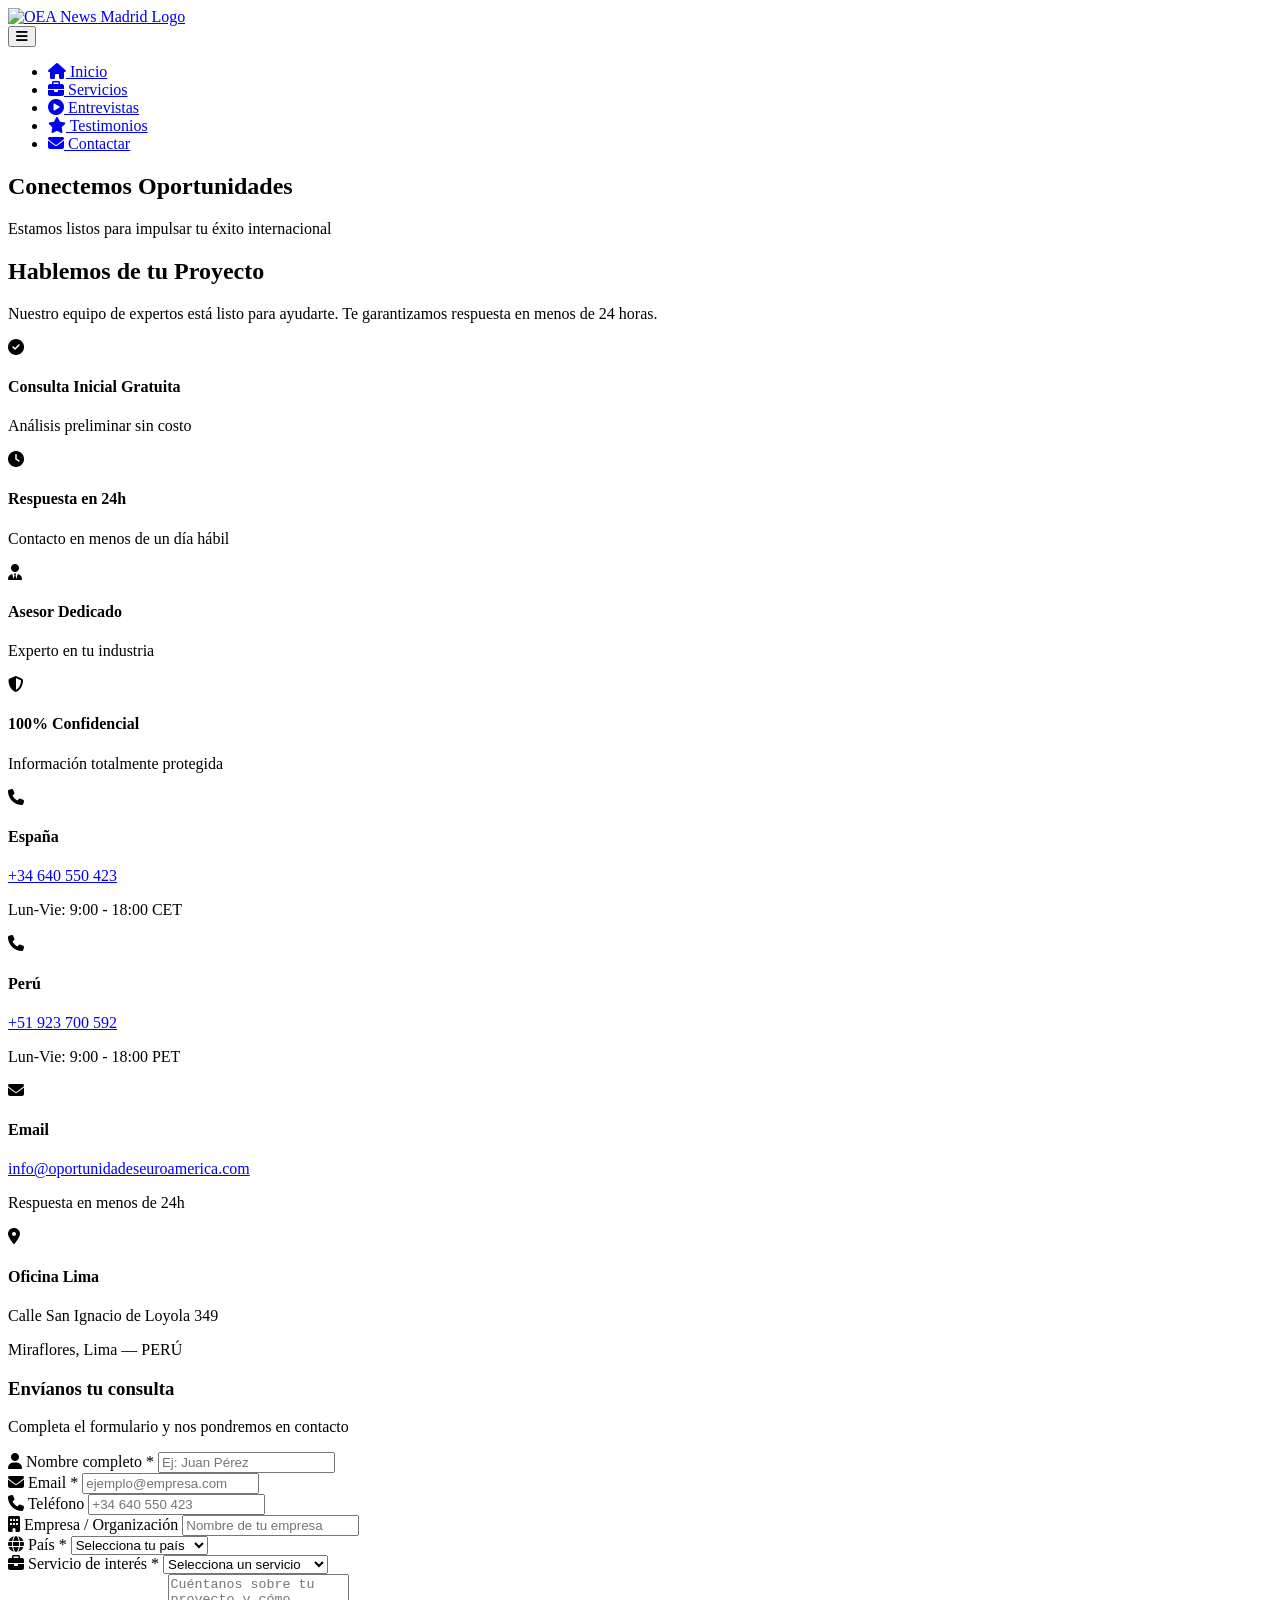
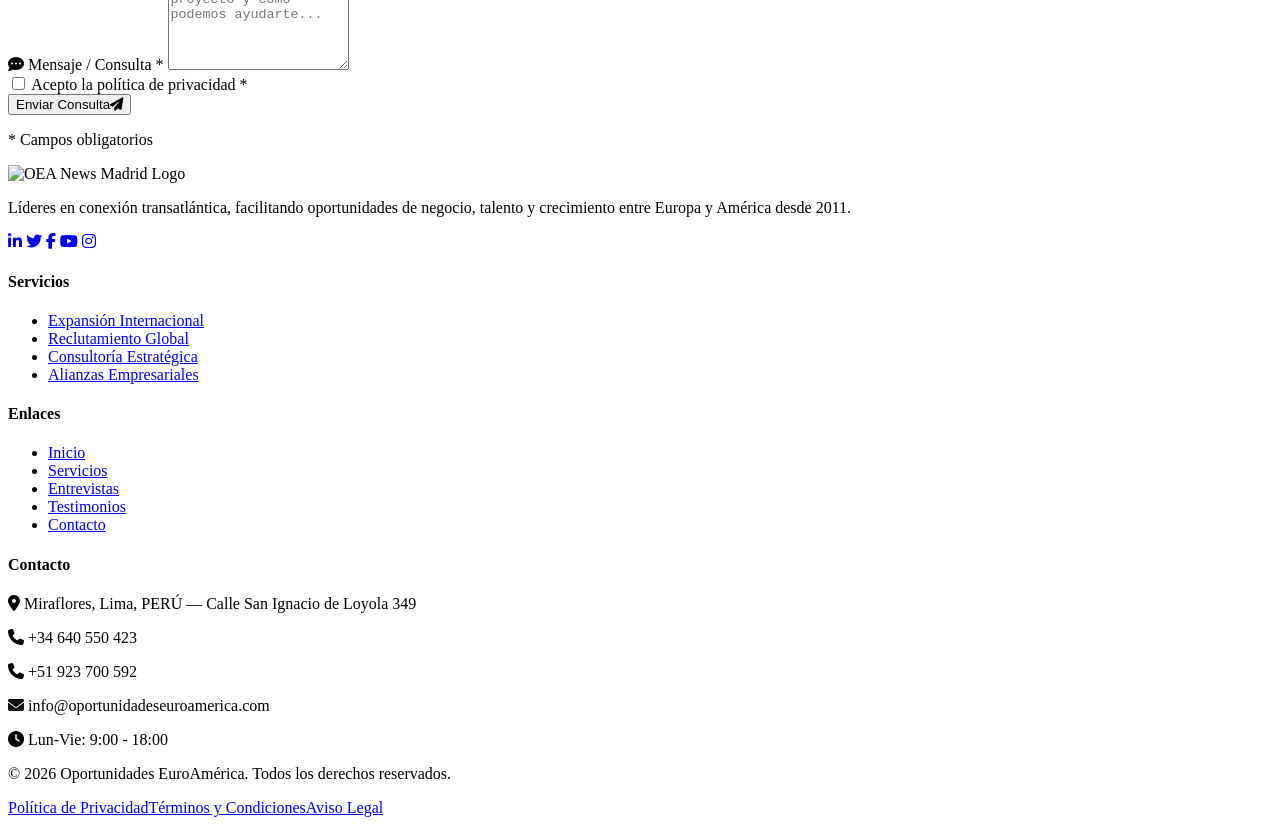
==== contacto.html @ 52b6886d "Add files via upload" ====
<!DOCTYPE html>
<html lang="es">
<head>
    <meta charset="UTF-8">
    <meta name="viewport" content="width=device-width, initial-scale=1.0">
    <title>Contacto | Oportunidades EuroAmérica — España +34 640 550 423 | Perú +51 923 700 592</title>
    <meta name="description" content="Contacta con Oportunidades EuroAmérica para expandir tu negocio entre Europa y América Latina. Respuesta garantizada en menos de 24 horas. España: +34 640 550 423 · Perú: +51 923 700 592.">
    <meta name="keywords" content="contacto oportunidades euroamerica, consultoría empresarial Europa América, teléfono OEA News Madrid, expansión internacional contacto">
    <meta name="author" content="Oportunidades EuroAmérica">
    <meta name="robots" content="index, follow">
    <link rel="canonical" href="https://www.oportunidadeseuroamerica.com/contacto.html">
    <meta property="og:type" content="website">
    <meta property="og:title" content="Contacto | Oportunidades EuroAmérica">
    <meta property="og:description" content="Contacta con nuestro equipo experto en conexión empresarial Europa-América. Respuesta en menos de 24 horas. Consulta inicial gratuita.">
    <meta property="og:url" content="https://www.oportunidadeseuroamerica.com/contacto.html">
    <meta property="og:image" content="https://www.oportunidadeseuroamerica.com/img/Logo.png">
    <meta property="og:locale" content="es_ES">
    <meta property="og:site_name" content="Oportunidades EuroAmérica">
    <meta name="twitter:card" content="summary_large_image">
    <meta name="twitter:title" content="Contacto | Oportunidades EuroAmérica">
    <meta name="twitter:description" content="Contacta con nuestro equipo experto. Consulta inicial gratuita. Respuesta en menos de 24 horas.">
    <meta name="twitter:image" content="https://www.oportunidadeseuroamerica.com/img/Logo.png">
    <script type="application/ld+json">
    {
      "@context": "https://schema.org",
      "@type": "ContactPage",
      "name": "Contacto | Oportunidades EuroAmérica",
      "url": "https://www.oportunidadeseuroamerica.com/contacto.html",
      "description": "Página de contacto de Oportunidades EuroAmérica para servicios de expansión internacional",
      "mainEntity": {
        "@type": "Organization",
        "name": "Oportunidades EuroAmérica",
        "telephone": ["+34640550423", "+51923700592"],
        "email": "info@oportunidadeseuroamerica.com",
        "address": {
          "@type": "PostalAddress",
          "streetAddress": "Calle San Ignacio de Loyola 349",
          "addressLocality": "Miraflores",
          "addressRegion": "Lima",
          "addressCountry": "PE"
        },
        "openingHoursSpecification": {
          "@type": "OpeningHoursSpecification",
          "dayOfWeek": ["Monday","Tuesday","Wednesday","Thursday","Friday"],
          "opens": "09:00",
          "closes": "18:00"
        }
      }
    }
    </script>
    <link rel="stylesheet" href="https://cdnjs.cloudflare.com/ajax/libs/font-awesome/6.4.0/css/all.min.css">
    <link href="https://fonts.googleapis.com/css2?family=Montserrat:wght@400;500;600;700;800;900&family=Open+Sans:wght@400;500;600;700&display=swap" rel="stylesheet">
    <link rel="stylesheet" href="https://unpkg.com/aos@2.3.1/dist/aos.css">
    <link rel="stylesheet" href="css/style.css">
</head>
<body>
    <header id="header">
        <div class="container">
            <div class="header-content">
                <div class="logo-container">
                    <a href="index.html" class="logo"><img src="img/Logo.png" alt="OEA News Madrid Logo" class="logo-img"></a>
                </div>
                <button class="mobile-menu-btn" id="mobileMenuBtn" aria-label="Menú"><i class="fas fa-bars"></i></button>
                <nav id="mainNav">
                    <ul class="nav-menu">
                        <li><a href="index.html"><i class="fas fa-home"></i> Inicio</a></li>
                        <li><a href="servicios.html"><i class="fas fa-briefcase"></i> Servicios</a></li>
                        <li><a href="entrevistas.html"><i class="fas fa-play-circle"></i> Entrevistas</a></li>
                        <li><a href="testimonios.html"><i class="fas fa-star"></i> Testimonios</a></li>
                        <li><a href="contacto.html" class="nav-cta active"><i class="fas fa-envelope"></i> Contactar</a></li>
                    </ul>
                </nav>
            </div>
        </div>
    </header>

    <section class="hero-contact">
        <div class="container">
            <div class="hero-contact-content" data-aos="fade-up">
                <h1>Conectemos <span class="highlight">Oportunidades</span></h1>
                <p>Estamos listos para impulsar tu éxito internacional</p>
            </div>
        </div>
    </section>

    <section class="contact-main">
        <div class="container">
            <div class="contact-layout">
                <div class="contact-info" data-aos="fade-right">
                    <h2>Hablemos de tu Proyecto</h2>
                    <p class="contact-intro">Nuestro equipo de expertos está listo para ayudarte. Te garantizamos respuesta en menos de 24 horas.</p>
                    <div class="contact-benefits">
                        <div class="benefit-item"><div class="benefit-icon"><i class="fas fa-check-circle"></i></div><div class="benefit-content"><h4>Consulta Inicial Gratuita</h4><p>Análisis preliminar sin costo</p></div></div>
                        <div class="benefit-item"><div class="benefit-icon"><i class="fas fa-clock"></i></div><div class="benefit-content"><h4>Respuesta en 24h</h4><p>Contacto en menos de un día hábil</p></div></div>
                        <div class="benefit-item"><div class="benefit-icon"><i class="fas fa-user-tie"></i></div><div class="benefit-content"><h4>Asesor Dedicado</h4><p>Experto en tu industria</p></div></div>
                        <div class="benefit-item"><div class="benefit-icon"><i class="fas fa-shield-alt"></i></div><div class="benefit-content"><h4>100% Confidencial</h4><p>Información totalmente protegida</p></div></div>
                    </div>
                    <div class="contact-cards">
                        <div class="contact-card">
                            <div class="contact-card-icon"><i class="fas fa-phone"></i></div>
                            <div class="contact-card-content">
                                <h4>España</h4>
                                <a href="tel:+34640550423">+34 640 550 423</a>
                                <p>Lun-Vie: 9:00 - 18:00 CET</p>
                            </div>
                        </div>
                        <div class="contact-card">
                            <div class="contact-card-icon"><i class="fas fa-phone"></i></div>
                            <div class="contact-card-content">
                                <h4>Perú</h4>
                                <a href="tel:+51923700592">+51 923 700 592</a>
                                <p>Lun-Vie: 9:00 - 18:00 PET</p>
                            </div>
                        </div>
                        <div class="contact-card">
                            <div class="contact-card-icon"><i class="fas fa-envelope"></i></div>
                            <div class="contact-card-content">
                                <h4>Email</h4>
                                <a href="mailto:info@oportunidadeseuroamerica.com">info@oportunidadeseuroamerica.com</a>
                                <p>Respuesta en menos de 24h</p>
                            </div>
                        </div>
                        <div class="contact-card">
                            <div class="contact-card-icon"><i class="fas fa-map-marker-alt"></i></div>
                            <div class="contact-card-content">
                                <h4>Oficina Lima</h4>
                                <p>Calle San Ignacio de Loyola 349</p>
                                <p>Miraflores, Lima — PERÚ</p>
                            </div>
                        </div>
                    </div>
                </div>

                <div class="contact-form-container" data-aos="fade-left">
                    <div class="form-header">
                        <h3>Envíanos tu consulta</h3>
                        <p>Completa el formulario y nos pondremos en contacto</p>
                    </div>
                    <form id="contactForm" class="contact-form">
                        <div class="form-group">
                            <label for="nombre"><i class="fas fa-user"></i> Nombre completo *</label>
                            <input type="text" id="nombre" name="nombre" required placeholder="Ej: Juan Pérez">
                        </div>
                        <div class="form-row">
                            <div class="form-group">
                                <label for="email"><i class="fas fa-envelope"></i> Email *</label>
                                <input type="email" id="email" name="email" required placeholder="ejemplo@empresa.com">
                            </div>
                            <div class="form-group">
                                <label for="telefono"><i class="fas fa-phone"></i> Teléfono</label>
                                <input type="tel" id="telefono" name="telefono" placeholder="+34 640 550 423">
                            </div>
                        </div>
                        <div class="form-group">
                            <label for="empresa"><i class="fas fa-building"></i> Empresa / Organización</label>
                            <input type="text" id="empresa" name="empresa" placeholder="Nombre de tu empresa">
                        </div>
                        <div class="form-row">
                            <div class="form-group">
                                <label for="pais"><i class="fas fa-globe"></i> País *</label>
                                <select id="pais" name="pais" required>
                                    <option value="" disabled selected>Selecciona tu país</option>
                                    <option value="es">🇪🇸 España</option>
                                    <option value="mx">🇲🇽 México</option>
                                    <option value="co">🇨🇴 Colombia</option>
                                    <option value="ar">🇦🇷 Argentina</option>
                                    <option value="pe">🇵🇪 Perú</option>
                                    <option value="cl">🇨🇱 Chile</option>
                                    <option value="us">🇺🇸 Estados Unidos</option>
                                    <option value="otro">🌍 Otro</option>
                                </select>
                            </div>
                            <div class="form-group">
                                <label for="servicio"><i class="fas fa-briefcase"></i> Servicio de interés *</label>
                                <select id="servicio" name="servicio" required>
                                    <option value="" disabled selected>Selecciona un servicio</option>
                                    <option value="expansion">Expansión Internacional</option>
                                    <option value="reclutamiento">Reclutamiento Global</option>
                                    <option value="consultoria">Consultoría Estratégica</option>
                                    <option value="alianzas">Alianzas Empresariales</option>
                                    <option value="otro">Otro</option>
                                </select>
                            </div>
                        </div>
                        <div class="form-group">
                            <label for="mensaje"><i class="fas fa-comment-dots"></i> Mensaje / Consulta *</label>
                            <textarea id="mensaje" name="mensaje" rows="6" required placeholder="Cuéntanos sobre tu proyecto y cómo podemos ayudarte..."></textarea>
                        </div>
                        <div class="form-checkbox">
                            <input type="checkbox" id="privacidad" name="privacidad" required>
                            <label for="privacidad">Acepto la política de privacidad *</label>
                        </div>
                        <button type="submit" class="btn-submit"><span>Enviar Consulta</span><i class="fas fa-paper-plane"></i></button>
                        <p class="form-note">* Campos obligatorios</p>
                    </form>
                </div>
            </div>
        </div>
    </section>

    <footer class="footer">
        <div class="container">
            <div class="footer-grid">
                <div class="footer-col">
                    <div class="footer-logo"><img src="img/logooeanew.png" alt="OEA News Madrid Logo"></div>
                    <p class="footer-desc">Líderes en conexión transatlántica, facilitando oportunidades de negocio, talento y crecimiento entre Europa y América desde 2011.</p>
                    <div class="footer-social">
                        <a href="#" aria-label="LinkedIn"><i class="fab fa-linkedin-in"></i></a>
                        <a href="#" aria-label="Twitter"><i class="fab fa-twitter"></i></a>
                        <a href="#" aria-label="Facebook"><i class="fab fa-facebook-f"></i></a>
                        <a href="#" aria-label="YouTube"><i class="fab fa-youtube"></i></a>
                        <a href="#" aria-label="Instagram"><i class="fab fa-instagram"></i></a>
                    </div>
                </div>
                <div class="footer-col"><h4>Servicios</h4><ul class="footer-links"><li><a href="servicios.html">Expansión Internacional</a></li><li><a href="servicios.html">Reclutamiento Global</a></li><li><a href="servicios.html">Consultoría Estratégica</a></li><li><a href="servicios.html">Alianzas Empresariales</a></li></ul></div>
                <div class="footer-col"><h4>Enlaces</h4><ul class="footer-links"><li><a href="index.html">Inicio</a></li><li><a href="servicios.html">Servicios</a></li><li><a href="entrevistas.html">Entrevistas</a></li><li><a href="testimonios.html">Testimonios</a></li><li><a href="contacto.html">Contacto</a></li></ul></div>
                <div class="footer-col"><h4>Contacto</h4><div class="footer-contact"><p><i class="fas fa-map-marker-alt"></i> Miraflores, Lima, PERÚ — Calle San Ignacio de Loyola 349</p><p><i class="fas fa-phone"></i> +34 640 550 423</p><p><i class="fas fa-phone"></i> +51 923 700 592</p><p><i class="fas fa-envelope"></i> info@oportunidadeseuroamerica.com</p><p><i class="fas fa-clock"></i> Lun-Vie: 9:00 - 18:00</p></div></div>
            </div>
            <div class="footer-bottom">
                <p>&copy; 2026 Oportunidades EuroAmérica. Todos los derechos reservados.</p>
                <div class="footer-legal"><a href="#">Política de Privacidad</a><a href="#">Términos y Condiciones</a><a href="#">Aviso Legal</a></div>
            </div>
        </div>
    </footer>

    <script src="https://unpkg.com/aos@2.3.1/dist/aos.js"></script>
    <script src="script.js"></script>
</body>
</html>
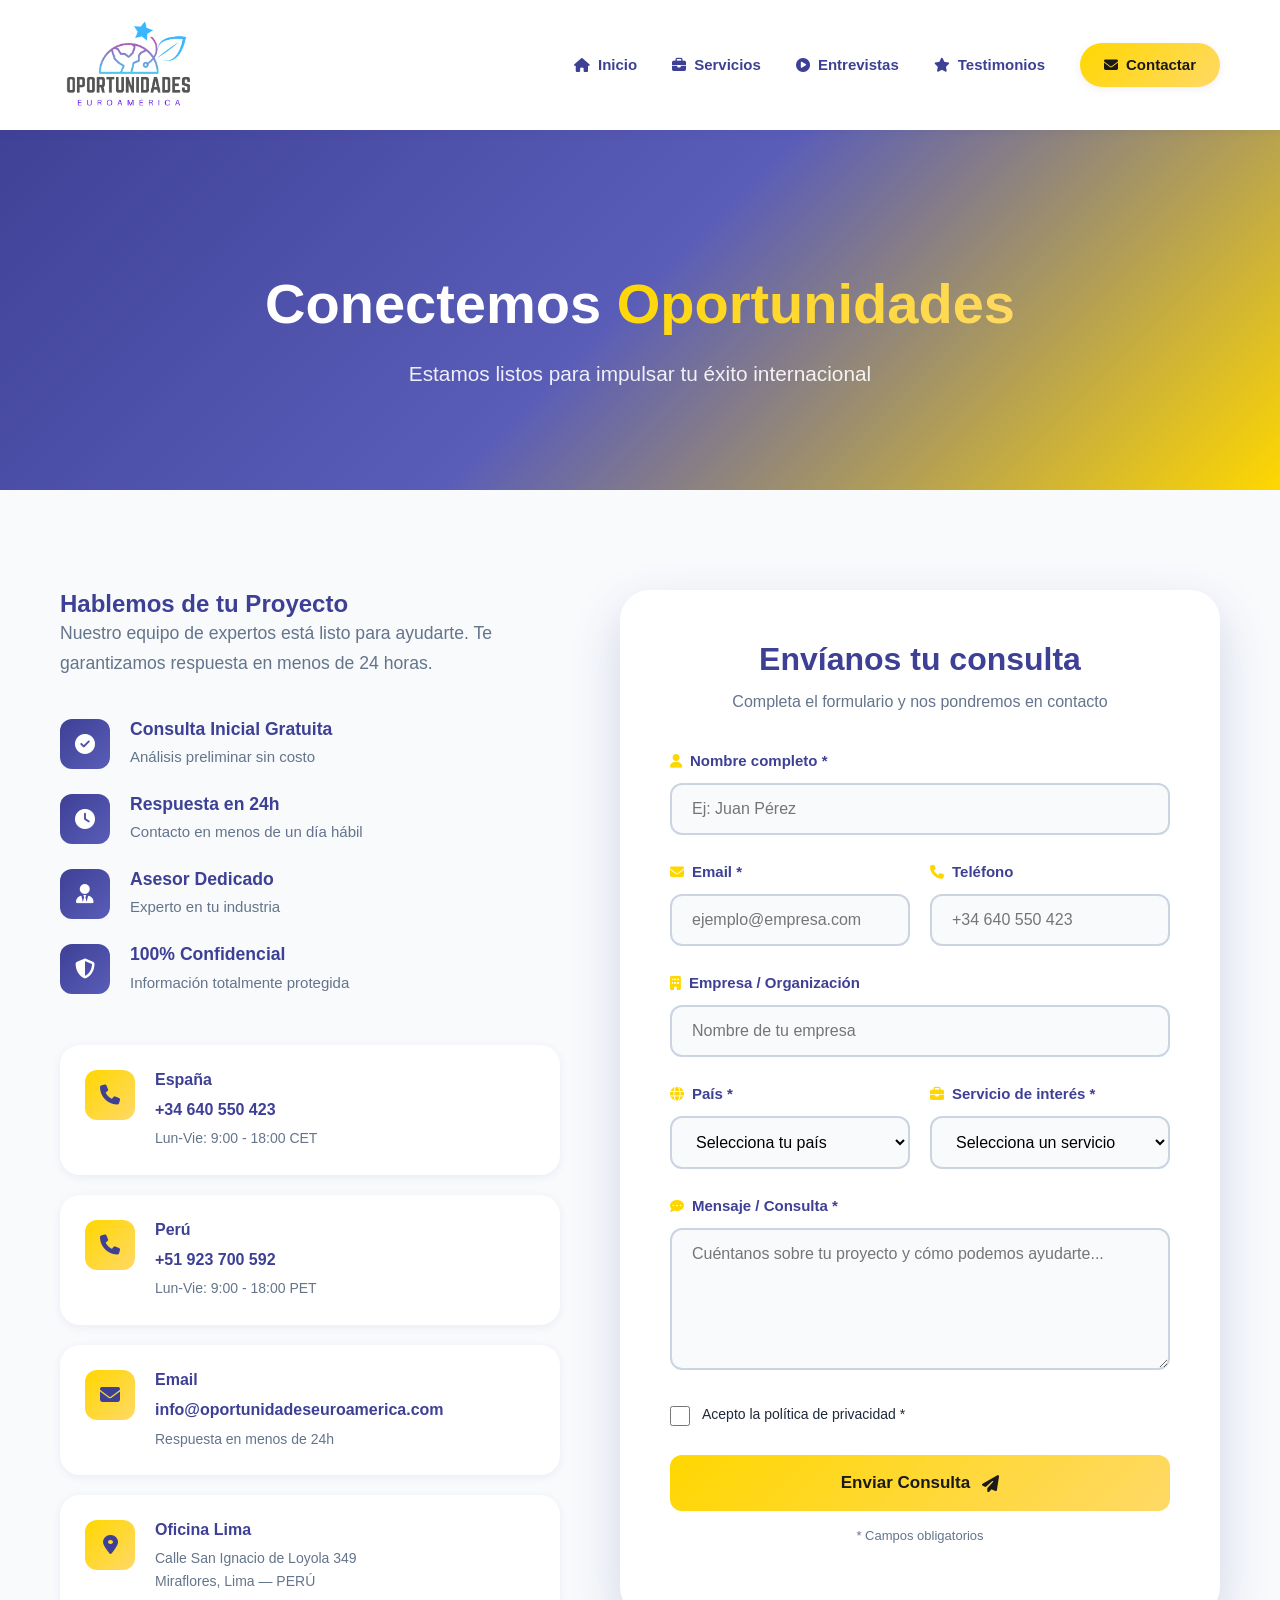
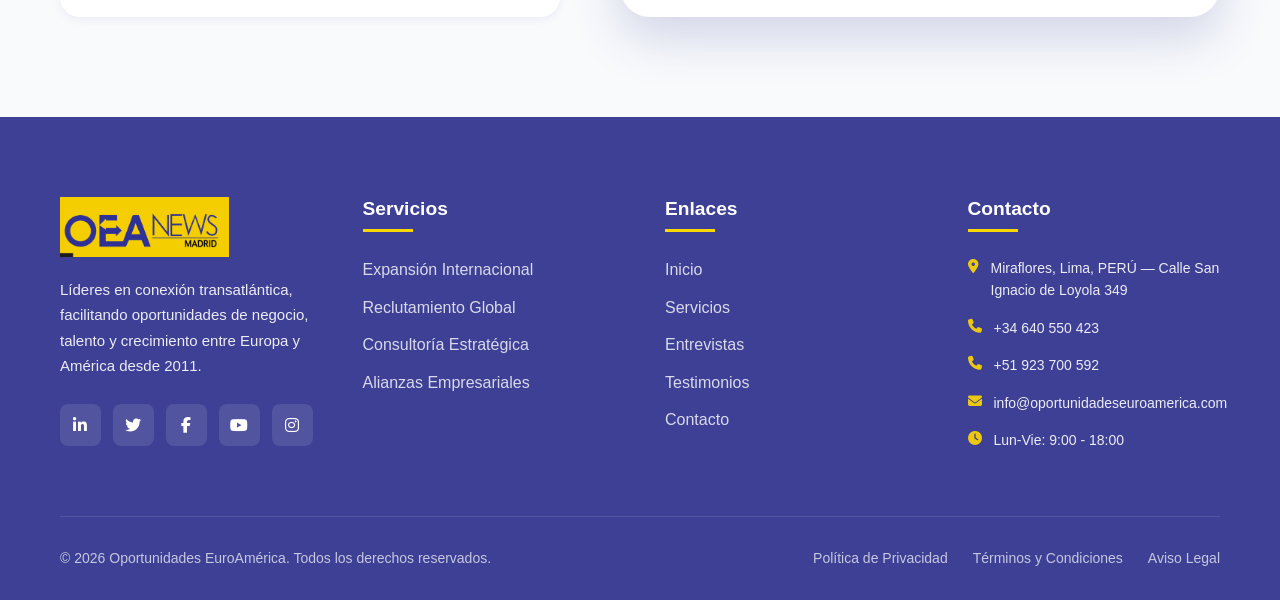
==== commit 5df12647: "Corregí rutas del CSS" ====
--- a/contacto.html
+++ b/contacto.html
@@ -51,7 +51,7 @@
     <link rel="stylesheet" href="https://cdnjs.cloudflare.com/ajax/libs/font-awesome/6.4.0/css/all.min.css">
     <link href="https://fonts.googleapis.com/css2?family=Montserrat:wght@400;500;600;700;800;900&family=Open+Sans:wght@400;500;600;700&display=swap" rel="stylesheet">
     <link rel="stylesheet" href="https://unpkg.com/aos@2.3.1/dist/aos.css">
-    <link rel="stylesheet" href="css/style.css">
+    <link rel="stylesheet" href="./css/style.css">
 </head>
 <body>
     <header id="header">
--- a/css/style.css
+++ b/css/style.css
@@ -0,0 +1,1774 @@
+/* ===============================================
+   VARIABLES CSS - Colores del Logo OEA News
+   =============================================== */
+:root {
+    --color-primario: #3E4095;
+    --color-secundario: #FFD700;
+    --color-texto: #1e293b;
+    --color-texto-light: #64748b;
+    --color-fondo: #f8fafc;
+    --color-blanco: #ffffff;
+    --color-negro: #1a1a1a;
+
+    --gradiente-primario: linear-gradient(135deg, #3E4095 0%, #5a5db8 100%);
+    --gradiente-secundario: linear-gradient(135deg, #FFD700 0%, #ffd966 100%);
+    --gradiente-hero: linear-gradient(135deg, #3E4095 0%, #5a5db8 50%, #FFD700 100%);
+
+    --border-radius-sm: 8px;
+    --border-radius-md: 12px;
+    --border-radius-lg: 20px;
+    --border-radius-xl: 30px;
+
+    --transition-fast: 0.2s cubic-bezier(0.4, 0, 0.2, 1);
+    --transition-base: 0.3s cubic-bezier(0.4, 0, 0.2, 1);
+    --transition-slow: 0.5s cubic-bezier(0.4, 0, 0.2, 1);
+
+    --shadow-sm: 0 2px 8px rgba(62, 64, 149, 0.08);
+    --shadow-md: 0 4px 16px rgba(62, 64, 149, 0.12);
+    --shadow-lg: 0 8px 32px rgba(62, 64, 149, 0.16);
+    --shadow-xl: 0 20px 50px rgba(62, 64, 149, 0.2);
+}
+
+/* ===============================================
+   RESET Y BASE
+   =============================================== */
+* { margin: 0; padding: 0; box-sizing: border-box; }
+html { scroll-behavior: smooth; }
+
+body {
+    font-family: 'Open Sans', sans-serif;
+    background-color: var(--color-fondo);
+    color: var(--color-texto);
+    line-height: 1.6;
+    overflow-x: hidden;
+}
+
+h1, h2, h3, h4, h5, h6 {
+    font-family: 'Montserrat', sans-serif;
+    font-weight: 700;
+    line-height: 1.2;
+    color: var(--color-primario);
+}
+
+a { text-decoration: none; color: inherit; transition: var(--transition-base); }
+img { max-width: 100%; height: auto; display: block; }
+
+.container {
+    width: 100%;
+    max-width: 1200px;
+    margin: 0 auto;
+    padding: 0 20px;
+}
+
+.highlight {
+    background: var(--gradiente-secundario);
+    -webkit-background-clip: text;
+    -webkit-text-fill-color: transparent;
+    background-clip: text;
+}
+
+/* ===============================================
+   HEADER
+   =============================================== */
+#header {
+    background: var(--color-blanco);
+    box-shadow: var(--shadow-sm);
+    position: fixed;
+    top: 0;
+    width: 100%;
+    z-index: 1000;
+    transition: var(--transition-base);
+}
+
+#header.scrolled { box-shadow: var(--shadow-md); }
+
+.header-content {
+    display: flex;
+    justify-content: space-between;
+    align-items: center;
+    padding: 15px 0;
+}
+
+.logo { display: block; }
+.logo-img { height: 100px; width: auto; transition: var(--transition-base); }
+.logo:hover .logo-img { transform: scale(1.05); }
+
+.nav-menu {
+    display: flex;
+    list-style: none;
+    gap: 35px;
+    align-items: center;
+}
+
+.nav-menu a {
+    color: var(--color-primario);
+    font-weight: 600;
+    font-size: 15px;
+    padding: 8px 0;
+    position: relative;
+    display: flex;
+    align-items: center;
+    gap: 8px;
+}
+
+.nav-menu a i { font-size: 14px; }
+
+.nav-menu a::after {
+    content: '';
+    position: absolute;
+    bottom: 0; left: 0;
+    width: 0; height: 3px;
+    background: var(--gradiente-secundario);
+    transition: var(--transition-base);
+}
+
+.nav-menu a:hover::after,
+.nav-menu a.active::after { width: 100%; }
+
+.nav-cta {
+    background: var(--gradiente-secundario);
+    color: var(--color-negro) !important;
+    padding: 10px 24px !important;
+    border-radius: 50px;
+    font-weight: 700 !important;
+    box-shadow: var(--shadow-sm);
+}
+
+.nav-cta::after { display: none; }
+.nav-cta:hover { transform: translateY(-2px); box-shadow: var(--shadow-md); }
+
+.mobile-menu-btn {
+    display: none;
+    font-size: 24px;
+    color: var(--color-primario);
+    background: none;
+    border: none;
+    cursor: pointer;
+    padding: 8px;
+}
+
+/* ===============================================
+   DROPDOWN SERVICIOS
+   =============================================== */
+.nav-item-dropdown { position: relative; }
+
+.nav-item-dropdown > a {
+    display: flex;
+    align-items: center;
+    gap: 6px;
+}
+
+.nav-item-dropdown > a .dropdown-arrow {
+    font-size: 11px;
+    transition: transform 0.3s ease;
+}
+
+.nav-item-dropdown:hover > a .dropdown-arrow,
+.nav-item-dropdown.open > a .dropdown-arrow {
+    transform: rotate(180deg);
+}
+
+.dropdown-menu {
+    position: absolute;
+    top: calc(100% + 14px);
+    left: 50%;
+    transform: translateX(-50%) translateY(8px);
+    background: #ffffff;
+    border-radius: 14px;
+    box-shadow: 0 12px 40px rgba(62, 64, 149, 0.18);
+    border: 1px solid rgba(62, 64, 149, 0.08);
+    min-width: 240px;
+    padding: 10px 0;
+    opacity: 0;
+    visibility: hidden;
+    pointer-events: none;
+    transition: opacity 0.25s ease, transform 0.25s ease, visibility 0.25s;
+    z-index: 2000;
+}
+
+.dropdown-menu::before {
+    content: '';
+    position: absolute;
+    top: -7px;
+    left: 50%;
+    transform: translateX(-50%);
+    border-left: 8px solid transparent;
+    border-right: 8px solid transparent;
+    border-bottom: 8px solid #ffffff;
+    filter: drop-shadow(0 -2px 2px rgba(62,64,149,0.08));
+}
+
+.nav-item-dropdown:hover .dropdown-menu,
+.nav-item-dropdown.open .dropdown-menu {
+    opacity: 1;
+    visibility: visible;
+    pointer-events: auto;
+    transform: translateX(-50%) translateY(0);
+}
+
+.dropdown-menu a {
+    display: flex;
+    align-items: center;
+    gap: 12px;
+    padding: 12px 20px;
+    color: var(--color-texto) !important;
+    font-size: 14px;
+    font-weight: 600;
+    transition: background 0.2s, color 0.2s, padding-left 0.2s;
+    border-radius: 0;
+}
+
+.dropdown-menu a::after { display: none !important; }
+
+.dropdown-menu a:hover {
+    background: rgba(62, 64, 149, 0.06);
+    color: var(--color-primario) !important;
+    padding-left: 26px;
+}
+
+.dropdown-menu a i {
+    width: 28px; height: 28px;
+    background: var(--gradiente-primario);
+    border-radius: 8px;
+    display: flex;
+    align-items: center;
+    justify-content: center;
+    color: white;
+    font-size: 13px;
+    flex-shrink: 0;
+    transition: transform 0.2s;
+}
+
+.dropdown-menu a:hover i { transform: scale(1.1); }
+
+.dropdown-menu a.active-submenu {
+    color: var(--color-primario) !important;
+    background: rgba(62, 64, 149, 0.06);
+}
+
+.dropdown-divider {
+    height: 1px;
+    background: #f1f5f9;
+    margin: 6px 0;
+}
+
+/* ===============================================
+   HERO CAROUSEL
+   =============================================== */
+.hero-carousel-section {
+    margin-top: 90px;
+    position: relative;
+    background: #1e293b;
+}
+
+.heroSwiper { width: 100%; height: 700px; background: #1e293b; }
+.swiper-slide { position: relative; }
+
+.slide-bg-img {
+    position: absolute;
+    inset: 0;
+    background-size: cover;
+    background-position: center center;
+    background-repeat: no-repeat;
+    will-change: transform;
+}
+
+.swiper-slide-active .slide-bg-img {
+    animation: kenburns 9s ease-out forwards;
+}
+
+@keyframes kenburns {
+    0%   { transform: scale(1.04); }
+    100% { transform: scale(1.0); }
+}
+
+.slide-bg-foto1 { background-position: center 25%; }
+.slide-bg-foto2 { background-position: center 20%; }
+.slide-bg-foto3 { background-position: center 20%; }
+.slide-bg-foto4 { background-position: center center; }
+
+.slide-overlay-gradient {
+    position: absolute;
+    inset: 0;
+    z-index: 1;
+    background: linear-gradient(105deg, rgba(20,22,80,0.80) 0%, rgba(62,64,149,0.55) 40%, rgba(0,0,0,0.10) 100%);
+}
+
+.slide-overlay-right {
+    background: linear-gradient(255deg, rgba(20,22,80,0.80) 0%, rgba(62,64,149,0.55) 40%, rgba(0,0,0,0.10) 100%);
+}
+
+.slide-overlay-center {
+    background: linear-gradient(180deg, rgba(0,0,0,0.10) 0%, rgba(20,22,80,0.65) 50%, rgba(62,64,149,0.85) 100%);
+}
+
+.slide-content {
+    position: relative;
+    z-index: 2;
+    height: 700px;
+    display: flex;
+    flex-direction: column;
+    justify-content: center;
+    color: var(--color-blanco);
+}
+
+.slide-content-real {
+    position: relative;
+    z-index: 2;
+    height: 700px;
+    display: flex;
+    flex-direction: column;
+    justify-content: center;
+    color: #ffffff;
+    max-width: 680px;
+    padding-bottom: 60px;
+}
+
+.slide-badge {
+    display: inline-block;
+    background: rgba(255,255,255,0.15);
+    backdrop-filter: blur(10px);
+    padding: 10px 24px;
+    border-radius: 50px;
+    font-size: 13px;
+    font-weight: 700;
+    letter-spacing: 2px;
+    margin-bottom: 25px;
+    border: 1px solid rgba(255,255,255,0.3);
+    width: fit-content;
+}
+
+.slide-title {
+    font-size: 3.5rem;
+    font-weight: 900;
+    color: var(--color-blanco);
+    margin-bottom: 25px;
+    line-height: 1.1;
+    max-width: 800px;
+}
+
+.slide-description {
+    font-size: 1.2rem;
+    margin-bottom: 35px;
+    opacity: 0.95;
+    max-width: 700px;
+    line-height: 1.7;
+}
+
+.slide-buttons { display: flex; gap: 20px; flex-wrap: wrap; }
+
+.swiper-slide-active .slide-badge      { animation: fadeSlideUp 0.6s 0.10s both; }
+.swiper-slide-active .slide-title      { animation: fadeSlideUp 0.7s 0.25s both; }
+.swiper-slide-active .slide-description { animation: fadeSlideUp 0.7s 0.40s both; }
+.swiper-slide-active .slide-buttons    { animation: fadeSlideUp 0.7s 0.55s both; }
+.swiper-slide-active .slide-guests     { animation: fadeSlideUp 0.6s 0.70s both; }
+
+@keyframes fadeSlideUp {
+    from { opacity: 0; transform: translateY(28px); }
+    to   { opacity: 1; transform: translateY(0); }
+}
+
+.slide-guests {
+    position: absolute;
+    bottom: 28px;
+    left: 50%;
+    transform: translateX(-50%);
+    z-index: 3;
+    background: rgba(255,255,255,0.12);
+    backdrop-filter: blur(14px);
+    -webkit-backdrop-filter: blur(14px);
+    border: 1px solid rgba(255,255,255,0.25);
+    color: #ffffff;
+    padding: 10px 28px;
+    border-radius: 50px;
+    font-size: 13px;
+    font-weight: 600;
+    letter-spacing: 0.5px;
+    white-space: nowrap;
+    display: flex;
+    align-items: center;
+    gap: 10px;
+}
+
+.slide-guests i { color: var(--color-secundario); font-size: 14px; }
+
+.slide-progress-bar {
+    position: absolute;
+    bottom: 0; left: 0;
+    width: 100%; height: 4px;
+    background: rgba(255,255,255,0.15);
+    z-index: 10;
+    overflow: hidden;
+}
+
+.slide-progress-fill {
+    display: block;
+    height: 100%;
+    width: 0%;
+    background: linear-gradient(90deg, #3E4095, #FFD700);
+    transition: width 0.1s linear;
+}
+
+.swiper-button-next,
+.swiper-button-prev {
+    color: var(--color-secundario);
+    background: rgba(255,255,255,0.15);
+    backdrop-filter: blur(10px);
+    -webkit-backdrop-filter: blur(10px);
+    width: 52px; height: 52px;
+    border-radius: 50%;
+    border: 1px solid rgba(255,255,255,0.25);
+    transition: var(--transition-base);
+}
+
+.swiper-button-next:hover,
+.swiper-button-prev:hover {
+    background: rgba(255,215,0,0.85);
+    color: var(--color-negro);
+}
+
+.swiper-button-next:after,
+.swiper-button-prev:after { font-size: 18px; font-weight: 900; }
+
+.swiper-pagination-bullet {
+    background: rgba(255,255,255,0.50);
+    opacity: 1; width: 10px; height: 10px;
+    transition: var(--transition-base);
+}
+
+.swiper-pagination-bullet-active {
+    background: var(--color-secundario);
+    width: 28px;
+    border-radius: 5px;
+}
+
+/* ===============================================
+   BUTTONS
+   =============================================== */
+.btn {
+    display: inline-flex;
+    align-items: center;
+    gap: 10px;
+    padding: 16px 32px;
+    border-radius: 50px;
+    font-weight: 700;
+    font-size: 16px;
+    transition: var(--transition-base);
+    cursor: pointer;
+    border: none;
+    font-family: 'Montserrat', sans-serif;
+    text-decoration: none;
+}
+
+.btn-primary {
+    background: var(--gradiente-secundario);
+    color: var(--color-negro);
+    box-shadow: 0 10px 30px rgba(255,215,0,0.3);
+}
+
+.btn-primary:hover {
+    transform: translateY(-3px);
+    box-shadow: 0 15px 40px rgba(255,215,0,0.4);
+}
+
+.btn-secondary {
+    background: transparent;
+    color: var(--color-blanco);
+    border: 2px solid rgba(255,255,255,0.4);
+}
+
+.btn-secondary:hover {
+    background: rgba(255,255,255,0.1);
+    border-color: rgba(255,255,255,0.6);
+}
+
+.btn-outline {
+    background: transparent;
+    border: 2px solid var(--color-primario);
+    color: var(--color-primario);
+}
+
+.btn-outline:hover {
+    background: var(--color-primario);
+    color: white;
+    transform: translateY(-3px);
+    box-shadow: var(--shadow-md);
+}
+
+.btn-large { padding: 20px 40px; font-size: 18px; }
+
+.btn-spotify { background: #1DB954; color: white; }
+.btn-spotify:hover { background: #1ed760; transform: translateY(-3px); }
+
+/* ===============================================
+   STATS SECTION
+   =============================================== */
+.stats-section { padding: 80px 0; background: var(--color-blanco); }
+
+.stats-grid {
+    display: grid;
+    grid-template-columns: repeat(auto-fit, minmax(250px, 1fr));
+    gap: 30px;
+}
+
+.stat-item {
+    display: flex;
+    align-items: center;
+    gap: 20px;
+    padding: 30px;
+    background: var(--color-fondo);
+    border-radius: var(--border-radius-lg);
+    transition: var(--transition-base);
+}
+
+.stat-item:hover {
+    transform: translateY(-5px);
+    box-shadow: var(--shadow-lg);
+    background: var(--gradiente-primario);
+}
+
+.stat-icon {
+    width: 60px; height: 60px;
+    background: var(--gradiente-secundario);
+    border-radius: var(--border-radius-md);
+    display: flex; align-items: center; justify-content: center;
+    font-size: 24px;
+    color: var(--color-primario);
+    flex-shrink: 0;
+}
+
+.stat-item:hover .stat-icon { background: var(--color-blanco); }
+.stat-content { flex: 1; }
+
+.stat-number {
+    font-size: 2.5rem;
+    font-weight: 900;
+    color: var(--color-primario);
+    font-family: 'Montserrat', sans-serif;
+    display: block;
+    line-height: 1;
+    margin-bottom: 5px;
+}
+
+.stat-item:hover .stat-number { color: var(--color-secundario); }
+.stat-label { font-size: 14px; color: var(--color-texto-light); }
+.stat-item:hover .stat-label { color: var(--color-blanco); }
+
+/* ===============================================
+   SECTION HEADERS
+   =============================================== */
+.section-header {
+    text-align: center;
+    margin-bottom: 60px;
+    max-width: 800px;
+    margin-left: auto;
+    margin-right: auto;
+}
+
+.section-tag {
+    display: inline-block;
+    background: rgba(62,64,149,0.1);
+    color: var(--color-primario);
+    padding: 8px 20px;
+    border-radius: 50px;
+    font-size: 13px;
+    font-weight: 700;
+    letter-spacing: 1.5px;
+    margin-bottom: 15px;
+}
+
+.section-title { font-size: 2.8rem; font-weight: 900; margin-bottom: 20px; color: var(--color-primario); }
+.section-subtitle { font-size: 1.15rem; color: var(--color-texto-light); line-height: 1.7; }
+
+/* ===============================================
+   SERVICES SECTION
+   =============================================== */
+.services-section { padding: 100px 0; background: var(--color-fondo); }
+
+.services-grid {
+    display: grid;
+    grid-template-columns: repeat(auto-fit, minmax(280px, 1fr));
+    gap: 30px;
+    margin-bottom: 50px;
+}
+
+.service-card {
+    background: var(--color-blanco);
+    border-radius: var(--border-radius-lg);
+    padding: 40px 30px;
+    transition: var(--transition-base);
+    border: 2px solid transparent;
+    position: relative;
+    overflow: hidden;
+}
+
+.service-card::before {
+    content: '';
+    position: absolute;
+    top: 0; left: 0;
+    width: 100%; height: 5px;
+    background: var(--gradiente-primario);
+    transform: scaleX(0);
+    transition: var(--transition-base);
+}
+
+.service-card:hover::before { transform: scaleX(1); }
+.service-card:hover { transform: translateY(-10px); box-shadow: var(--shadow-lg); border-color: var(--color-primario); }
+
+.service-icon {
+    width: 70px; height: 70px;
+    background: var(--gradiente-primario);
+    border-radius: var(--border-radius-md);
+    display: flex; align-items: center; justify-content: center;
+    margin-bottom: 25px;
+    font-size: 28px;
+    color: white;
+    transition: var(--transition-base);
+}
+
+.service-card:hover .service-icon { transform: scale(1.1) rotate(5deg); }
+.service-card h3 { font-size: 1.4rem; margin-bottom: 15px; color: var(--color-primario); }
+.service-card p { color: var(--color-texto-light); margin-bottom: 20px; line-height: 1.6; }
+
+.service-link {
+    display: inline-flex;
+    align-items: center;
+    gap: 8px;
+    color: var(--color-primario);
+    font-weight: 700;
+    font-size: 15px;
+}
+
+.service-link:hover { gap: 12px; color: var(--color-secundario); }
+.section-cta { text-align: center; margin-top: 50px; }
+
+/* ===============================================
+   SPOTIFY SECTION
+   =============================================== */
+.spotify-section { padding: 100px 0; background: var(--color-blanco); }
+
+.spotify-container {
+    display: grid;
+    grid-template-columns: 1.2fr 1fr;
+    gap: 50px;
+    align-items: center;
+    background: var(--color-fondo);
+    padding: 50px;
+    border-radius: var(--border-radius-xl);
+    box-shadow: var(--shadow-lg);
+}
+
+.spotify-player iframe { border-radius: var(--border-radius-md); box-shadow: var(--shadow-md); }
+
+.spotify-icon {
+    width: 80px; height: 80px;
+    background: #1DB954;
+    border-radius: 50%;
+    display: flex; align-items: center; justify-content: center;
+    font-size: 40px; color: white;
+    margin-bottom: 20px;
+}
+
+.spotify-info h3 { font-size: 2rem; margin-bottom: 15px; color: var(--color-primario); }
+.spotify-info p { color: var(--color-texto-light); margin-bottom: 25px; line-height: 1.7; }
+
+.spotify-features { display: flex; flex-direction: column; gap: 15px; margin-bottom: 30px; }
+
+.spotify-feature { display: flex; align-items: center; gap: 12px; color: var(--color-texto); }
+.spotify-feature i { color: var(--color-secundario); font-size: 20px; }
+
+/* ===============================================
+   CTA BANNER
+   =============================================== */
+.cta-banner {
+    padding: 100px 0;
+    background: var(--gradiente-hero);
+    position: relative;
+    overflow: hidden;
+}
+
+.cta-content { text-align: center; position: relative; z-index: 2; }
+.cta-content h2 { font-size: 2.5rem; color: white; margin-bottom: 20px; font-weight: 900; }
+.cta-content p { font-size: 1.2rem; color: rgba(255,255,255,0.9); margin-bottom: 40px; }
+
+/* ===============================================
+   FOOTER
+   =============================================== */
+.footer { background: var(--color-primario); color: white; padding: 80px 0 0; }
+
+.footer-grid {
+    display: grid;
+    grid-template-columns: repeat(auto-fit, minmax(250px, 1fr));
+    gap: 50px;
+    margin-bottom: 50px;
+}
+
+.footer-logo img { height: 60px; width: auto; margin-bottom: 20px; }
+.footer-desc { opacity: 0.9; line-height: 1.7; margin-bottom: 25px; font-size: 15px; }
+
+.footer-social { display: flex; gap: 12px; }
+
+.footer-social a {
+    width: 42px; height: 42px;
+    background: rgba(255,255,255,0.1);
+    border-radius: var(--border-radius-sm);
+    display: flex; align-items: center; justify-content: center;
+    color: white;
+    transition: var(--transition-base);
+}
+
+.footer-social a:hover { background: var(--color-secundario); color: var(--color-negro); transform: translateY(-3px); }
+
+.footer-col h4 {
+    color: white;
+    margin-bottom: 25px;
+    font-size: 1.2rem;
+    position: relative;
+    padding-bottom: 12px;
+}
+
+.footer-col h4::after {
+    content: '';
+    position: absolute;
+    bottom: 0; left: 0;
+    width: 50px; height: 3px;
+    background: var(--color-secundario);
+}
+
+.footer-links { list-style: none; }
+.footer-links li { margin-bottom: 12px; }
+.footer-links a { color: rgba(255,255,255,0.8); transition: var(--transition-base); }
+.footer-links a:hover { color: var(--color-secundario); padding-left: 5px; }
+
+.footer-contact p {
+    display: flex;
+    align-items: flex-start;
+    gap: 12px;
+    margin-bottom: 15px;
+    opacity: 0.9;
+    font-size: 14px;
+}
+
+.footer-contact i { color: var(--color-secundario); margin-top: 2px; }
+
+.footer-bottom {
+    border-top: 1px solid rgba(255,255,255,0.1);
+    padding: 30px 0;
+    display: flex;
+    justify-content: space-between;
+    align-items: center;
+    flex-wrap: wrap;
+    gap: 20px;
+}
+
+.footer-bottom p { opacity: 0.7; font-size: 14px; }
+.footer-legal { display: flex; gap: 25px; }
+.footer-legal a { color: rgba(255,255,255,0.7); font-size: 14px; transition: var(--transition-base); }
+.footer-legal a:hover { color: var(--color-secundario); }
+
+/* ===============================================
+   PÁGINA DE CONTACTO
+   =============================================== */
+.hero-contact {
+    padding: 180px 0 100px;
+    background: var(--gradiente-hero);
+    margin-top: 90px;
+    text-align: center;
+}
+
+.hero-contact-content h1 { font-size: 3.5rem; color: white; margin-bottom: 20px; font-weight: 900; }
+.hero-contact-content p { font-size: 1.3rem; color: rgba(255,255,255,0.9); }
+
+.contact-main { padding: 100px 0; background: var(--color-fondo); }
+.contact-layout { display: grid; grid-template-columns: 1fr 1.2fr; gap: 60px; }
+.contact-intro { font-size: 1.1rem; color: var(--color-texto-light); margin-bottom: 40px; line-height: 1.7; }
+.contact-benefits { margin-bottom: 50px; }
+
+.benefit-item { display: flex; gap: 20px; margin-bottom: 25px; }
+
+.benefit-icon {
+    width: 50px; height: 50px;
+    background: var(--gradiente-primario);
+    border-radius: var(--border-radius-md);
+    display: flex; align-items: center; justify-content: center;
+    color: white; font-size: 20px; flex-shrink: 0;
+}
+
+.benefit-content h4 { font-size: 1.1rem; margin-bottom: 5px; color: var(--color-primario); }
+.benefit-content p { color: var(--color-texto-light); font-size: 15px; }
+.contact-cards { display: flex; flex-direction: column; gap: 20px; }
+
+.contact-card {
+    display: flex; gap: 20px; padding: 25px;
+    background: white;
+    border-radius: var(--border-radius-lg);
+    transition: var(--transition-base);
+    box-shadow: var(--shadow-sm);
+}
+
+.contact-card:hover { transform: translateX(10px); box-shadow: var(--shadow-md); }
+
+.contact-card-icon {
+    width: 50px; height: 50px;
+    background: var(--gradiente-secundario);
+    border-radius: var(--border-radius-md);
+    display: flex; align-items: center; justify-content: center;
+    color: var(--color-primario); font-size: 20px; flex-shrink: 0;
+}
+
+.contact-card-content h4 { font-size: 1rem; margin-bottom: 8px; color: var(--color-primario); }
+.contact-card-content a { color: var(--color-primario); font-weight: 600; display: block; margin-bottom: 5px; }
+.contact-card-content p { color: var(--color-texto-light); font-size: 14px; margin: 0; }
+
+.contact-form-container {
+    background: white;
+    border-radius: var(--border-radius-xl);
+    padding: 50px;
+    box-shadow: var(--shadow-xl);
+}
+
+.form-header { margin-bottom: 35px; text-align: center; }
+.form-header h3 { font-size: 2rem; margin-bottom: 10px; color: var(--color-primario); }
+.form-header p { color: var(--color-texto-light); }
+
+.contact-form .form-group { margin-bottom: 25px; }
+
+.contact-form label {
+    display: flex; align-items: center; gap: 8px;
+    margin-bottom: 10px;
+    font-weight: 600;
+    color: var(--color-primario);
+    font-size: 15px;
+}
+
+.contact-form label i { color: var(--color-secundario); font-size: 14px; }
+
+.contact-form input,
+.contact-form select,
+.contact-form textarea {
+    width: 100%;
+    padding: 15px 20px;
+    border: 2px solid #cbd5e1;
+    border-radius: var(--border-radius-md);
+    font-family: 'Open Sans', sans-serif;
+    font-size: 16px;
+    transition: var(--transition-base);
+    background: var(--color-fondo);
+}
+
+.contact-form input:focus,
+.contact-form select:focus,
+.contact-form textarea:focus {
+    outline: none;
+    border-color: var(--color-primario);
+    background: white;
+    box-shadow: 0 0 0 4px rgba(62,64,149,0.1);
+}
+
+.form-row { display: grid; grid-template-columns: 1fr 1fr; gap: 20px; }
+
+.form-checkbox { display: flex; gap: 12px; margin-bottom: 20px; align-items: flex-start; }
+.form-checkbox input { width: 20px; height: 20px; margin-top: 3px; cursor: pointer; }
+.form-checkbox label { font-size: 14px; color: var(--color-texto); font-weight: 400; cursor: pointer; }
+
+.btn-submit {
+    width: 100%;
+    display: flex; align-items: center; justify-content: center;
+    gap: 12px; padding: 18px;
+    border-radius: var(--border-radius-md);
+    background: var(--gradiente-secundario);
+    color: var(--color-negro);
+    font-weight: 700; font-size: 17px;
+    border: none; cursor: pointer;
+    transition: var(--transition-base);
+    margin-top: 10px;
+    font-family: 'Montserrat', sans-serif;
+}
+
+.btn-submit:hover { transform: translateY(-3px); box-shadow: var(--shadow-lg); }
+.form-note { text-align: center; color: var(--color-texto-light); font-size: 13px; margin-top: 15px; }
+
+/* ===============================================
+   PÁGINAS INTERNAS
+   =============================================== */
+.hero-internal,
+.hero-interno {
+    padding: 180px 0 100px;
+    background: var(--gradiente-hero);
+    margin-top: 90px;
+    text-align: center;
+}
+
+.hero-internal-content h1,
+.hero-interno-content h1 { font-size: 3.5rem; color: white; margin-bottom: 20px; font-weight: 900; }
+
+.hero-internal-content p,
+.hero-interno-content p { font-size: 1.3rem; color: rgba(255,255,255,0.9); }
+
+.breadcrumb { display: inline-block; color: rgba(255,255,255,0.8); font-size: 14px; margin-bottom: 20px; font-weight: 600; }
+
+/* ===============================================
+   SERVICIOS DETALLE
+   =============================================== */
+.services-detailed,
+.servicios-detalle { padding: 100px 0; background: var(--color-fondo); }
+
+.service-detail,
+.servicio-item { margin-bottom: 100px; }
+
+.service-detail-content,
+.servicio-content {
+    display: grid;
+    grid-template-columns: 1.3fr 1fr;
+    gap: 60px;
+    align-items: center;
+    background: white;
+    border-radius: var(--border-radius-xl);
+    padding: 60px;
+    box-shadow: var(--shadow-md);
+}
+
+.service-detail-reverse .service-detail-content,
+.servicio-reverse .servicio-content { grid-template-columns: 1fr 1.3fr; }
+
+.service-tag,
+.servicio-tag {
+    display: inline-block;
+    background: rgba(62,64,149,0.1);
+    color: var(--color-primario);
+    padding: 8px 20px;
+    border-radius: 50px;
+    font-size: 12px; font-weight: 700;
+    letter-spacing: 1.5px;
+    margin-bottom: 20px;
+}
+
+.service-detail h2,
+.servicio-text h2 { font-size: 2.2rem; margin-bottom: 20px; color: var(--color-primario); }
+
+.service-intro,
+.servicio-intro { font-size: 1.1rem; color: var(--color-texto-light); margin-bottom: 35px; line-height: 1.7; }
+
+.service-features,
+.servicio-features { margin-bottom: 35px; }
+
+.feature-item,
+.feature { display: flex; gap: 15px; margin-bottom: 20px; }
+
+.feature-item i,
+.feature i { color: var(--color-secundario); font-size: 20px; margin-top: 3px; flex-shrink: 0; }
+
+.feature-item h4,
+.feature h4 { font-size: 1.1rem; margin-bottom: 5px; color: var(--color-primario); }
+
+.feature-item p,
+.feature p { color: var(--color-texto-light); font-size: 15px; }
+
+.servicio-img-wrap {
+    border-radius: var(--border-radius-lg);
+    overflow: hidden;
+    box-shadow: var(--shadow-lg);
+    aspect-ratio: 4/3;
+}
+
+.servicio-img-wrap img {
+    width: 100%; height: 100%;
+    object-fit: cover; display: block;
+    transition: transform var(--transition-slow);
+}
+
+.servicio-content:hover .servicio-img-wrap img { transform: scale(1.04); }
+
+/* ===============================================
+   TESTIMONIOS
+   =============================================== */
+.testimonials-section { padding: 80px 0; background: var(--color-fondo); }
+
+.testimonials-grid {
+    display: grid;
+    grid-template-columns: repeat(auto-fit, minmax(350px, 1fr));
+    gap: 30px;
+    margin-top: 50px;
+}
+
+.testimonial-card {
+    background: white; padding: 35px;
+    border-radius: var(--border-radius-lg);
+    box-shadow: var(--shadow-md);
+    transition: var(--transition-base);
+}
+
+.testimonial-card:hover { transform: translateY(-5px); box-shadow: var(--shadow-lg); }
+
+.testimonial-rating { display: flex; gap: 5px; margin-bottom: 20px; }
+.testimonial-rating i { color: var(--color-secundario); font-size: 18px; }
+
+.testimonial-text {
+    font-size: 1.05rem; line-height: 1.8;
+    color: var(--color-texto); margin-bottom: 25px; font-style: italic;
+}
+
+.testimonial-author {
+    display: flex; gap: 15px; align-items: center;
+    padding-top: 20px; border-top: 1px solid #e2e8f0;
+}
+
+.author-avatar {
+    width: 60px; height: 60px; border-radius: 50%;
+    background: var(--gradiente-primario);
+    display: flex; align-items: center; justify-content: center;
+    flex-shrink: 0;
+}
+
+.author-avatar i { font-size: 30px; color: white; }
+.author-info h4 { font-size: 1.1rem; color: var(--color-primario); margin-bottom: 5px; }
+.author-info p { font-size: 14px; color: var(--color-texto-light); margin-bottom: 5px; }
+.author-location { font-size: 13px; color: var(--color-secundario); font-weight: 600; }
+.author-location i { margin-right: 5px; }
+
+/* Foto de persona — circular */
+.author-avatar-photo {
+    width: 70px; height: 70px;
+    border-radius: 50%;
+    overflow: hidden; flex-shrink: 0;
+    background: var(--gradiente-primario);
+    display: flex; align-items: center; justify-content: center;
+    border: 3px solid rgba(62,64,149,0.15);
+}
+
+.author-avatar-photo img {
+    width: 100%; height: 100%;
+    object-fit: cover; object-position: center top;
+    border-radius: 50%; display: block;
+}
+
+.author-avatar-photo i { font-size: 28px; color: white; }
+
+/* Logo de empresa — rectangular */
+.author-avatar-logo {
+    width: 90px; height: 60px;
+    border-radius: var(--border-radius-md);
+    overflow: hidden; flex-shrink: 0;
+    background: var(--color-fondo);
+    display: flex; align-items: center; justify-content: center;
+    border: 2px solid rgba(62,64,149,0.10);
+    padding: 6px;
+}
+
+.author-avatar-logo img { width: 100%; height: 100%; object-fit: contain; display: block; }
+.author-avatar-logo i { font-size: 26px; color: var(--color-primario); }
+
+/* ===============================================
+   ENTREVISTAS - TARJETAS DE VIDEO
+   =============================================== */
+.interviews-section { padding: 100px 0; background: var(--color-blanco); }
+
+.interviews-grid {
+    display: grid;
+    grid-template-columns: repeat(auto-fit, minmax(350px, 1fr));
+    gap: 40px; margin-bottom: 60px;
+}
+
+.interview-card {
+    background: var(--color-blanco);
+    border-radius: var(--border-radius-lg);
+    overflow: hidden;
+    box-shadow: var(--shadow-md);
+    transition: var(--transition-base);
+    border: 2px solid transparent;
+}
+
+.interview-card:hover {
+    transform: translateY(-10px);
+    box-shadow: var(--shadow-xl);
+    border-color: var(--color-primario);
+}
+
+.video-container {
+    position: relative; width: 100%; padding-bottom: 56.25%; height: 0;
+    overflow: hidden; background: var(--color-negro); cursor: pointer;
+}
+
+.video-container iframe {
+    position: absolute; top: 0; left: 0;
+    width: 100%; height: 100%; border: none;
+}
+
+.video-container .thumb-img {
+    position: absolute; top: 0; left: 0;
+    width: 100%; height: 100%;
+    object-fit: cover; object-position: center top;
+    transition: transform var(--transition-slow); display: block;
+}
+
+.video-container:hover .thumb-img { transform: scale(1.05); }
+
+.thumb-overlay {
+    position: absolute; inset: 0;
+    background: rgba(0,0,0,0.25);
+    opacity: 0; transition: opacity var(--transition-base); z-index: 1;
+}
+
+.video-container:hover .thumb-overlay { opacity: 1; }
+
+.thumb-platform-badge {
+    position: absolute; top: 12px; left: 12px; z-index: 2;
+    color: white; padding: 5px 12px; border-radius: 20px;
+    font-size: 12px; font-weight: 700;
+    display: flex; align-items: center; gap: 6px;
+    box-shadow: 0 2px 8px rgba(0,0,0,0.3);
+}
+
+.thumb-platform-badge.linkedin { background: #0077b5; }
+.thumb-platform-badge.youtube  { background: #FF0000; }
+
+.thumb-play-btn {
+    position: absolute; top: 50%; left: 50%;
+    transform: translate(-50%, -50%) scale(0.9);
+    z-index: 2; width: 64px; height: 64px;
+    border-radius: 50%; display: flex; align-items: center; justify-content: center;
+    box-shadow: 0 4px 20px rgba(0,0,0,0.4);
+    transition: transform var(--transition-base), background var(--transition-base);
+}
+
+.thumb-play-btn.linkedin { background: rgba(0,119,181,0.92); }
+.thumb-play-btn.youtube  { background: rgba(255,0,0,0.92); }
+.thumb-play-btn.default  { background: rgba(62,64,149,0.92); }
+.thumb-play-btn i { color: white; font-size: 22px; margin-left: 4px; }
+
+.video-container:hover .thumb-play-btn { transform: translate(-50%, -50%) scale(1.1); }
+
+.thumb-duration {
+    position: absolute; bottom: 12px; right: 12px; z-index: 2;
+    background: rgba(0,0,0,0.65); color: white;
+    padding: 4px 10px; border-radius: 20px;
+    font-size: 12px; font-weight: 600;
+    display: flex; align-items: center; gap: 5px;
+}
+
+.interview-info { padding: 25px; }
+
+.interview-category {
+    display: inline-block;
+    background: rgba(62,64,149,0.1);
+    color: var(--color-primario);
+    padding: 6px 15px; border-radius: 50px;
+    font-size: 12px; font-weight: 700;
+    letter-spacing: 0.5px; margin-bottom: 15px;
+}
+
+.interview-category i { margin-right: 5px; color: var(--color-secundario); }
+
+.interview-info h3 {
+    font-size: 1.3rem; color: var(--color-primario);
+    margin-bottom: 12px; line-height: 1.3;
+    transition: var(--transition-base);
+}
+
+.interview-card:hover .interview-info h3 { color: var(--color-secundario); }
+.interview-info p { color: var(--color-texto-light); font-size: 15px; line-height: 1.6; margin-bottom: 15px; }
+
+.interview-meta {
+    display: flex; flex-wrap: wrap; align-items: center;
+    gap: 15px; padding-top: 15px;
+    border-top: 1px solid #e2e8f0;
+    font-size: 13px; color: var(--color-texto-light);
+}
+
+.interview-meta span { display: flex; align-items: center; gap: 6px; }
+.interview-meta i { color: var(--color-secundario); font-size: 14px; }
+
+.watch-external-btn {
+    display: inline-flex; align-items: center; gap: 6px;
+    color: white !important; padding: 7px 16px;
+    border-radius: var(--border-radius-sm);
+    font-size: 13px; font-weight: 700;
+    text-decoration: none;
+    transition: background var(--transition-fast), transform var(--transition-fast);
+    white-space: nowrap; margin-left: auto;
+}
+
+.watch-external-btn.linkedin { background: #0077b5; }
+.watch-external-btn.youtube  { background: #FF0000; }
+
+.watch-external-btn:hover {
+    filter: brightness(0.88);
+    transform: translateY(-2px);
+    color: white !important;
+}
+
+.load-more-section { text-align: center; margin-top: 40px; }
+
+/* ===============================================
+   GALERÍA DE FOTOS
+   =============================================== */
+.photo-gallery-section { padding: 100px 0; background: var(--color-fondo); }
+
+.photo-gallery {
+    display: grid;
+    grid-template-columns: repeat(auto-fit, minmax(320px, 1fr));
+    gap: 30px;
+}
+
+.photo-item {
+    position: relative;
+    border-radius: var(--border-radius-lg);
+    overflow: hidden; cursor: pointer;
+    aspect-ratio: 4/3;
+    box-shadow: var(--shadow-md);
+    transition: var(--transition-base);
+}
+
+.photo-item:hover { transform: scale(1.05); box-shadow: var(--shadow-xl); }
+.photo-item img { width: 100%; height: 100%; object-fit: cover; transition: var(--transition-slow); }
+.photo-item:hover img { transform: scale(1.1); }
+
+.photo-overlay {
+    position: absolute; inset: 0;
+    background: linear-gradient(135deg, rgba(62,64,149,0.9) 0%, rgba(255,215,0,0.8) 100%);
+    display: flex; flex-direction: column; align-items: center; justify-content: center;
+    opacity: 0; transition: var(--transition-base);
+}
+
+.photo-item:hover .photo-overlay { opacity: 1; }
+
+.photo-overlay i {
+    font-size: 48px; color: white; margin-bottom: 15px;
+    transform: scale(0.5); transition: var(--transition-base);
+}
+
+.photo-item:hover .photo-overlay i { transform: scale(1); }
+
+.photo-overlay p {
+    color: white; font-weight: 700; font-size: 16px;
+    text-align: center; padding: 0 20px;
+    transform: translateY(20px); transition: var(--transition-base);
+}
+
+.photo-item:hover .photo-overlay p { transform: translateY(0); }
+
+/* ===============================================
+   PLATAFORMA DE EMPRESAS (empresas.html)
+   =============================================== */
+.lineas-banner {
+    display: grid;
+    grid-template-columns: 1fr 1fr;
+    gap: 30px;
+    margin: 60px 0;
+}
+
+.linea-card {
+    background: var(--color-blanco);
+    border-radius: var(--border-radius-xl);
+    padding: 40px 35px;
+    box-shadow: var(--shadow-md);
+    border-top: 6px solid var(--color-primario);
+    transition: var(--transition-base);
+    position: relative;
+    overflow: hidden;
+}
+
+.linea-card::before {
+    content: '';
+    position: absolute; bottom: -40px; right: -40px;
+    width: 140px; height: 140px; border-radius: 50%;
+    background: rgba(62,64,149,0.04);
+}
+
+.linea-card:nth-child(2) { border-top-color: var(--color-secundario); }
+.linea-card:hover { transform: translateY(-6px); box-shadow: var(--shadow-xl); }
+
+.linea-numero {
+    display: inline-flex; align-items: center; justify-content: center;
+    width: 52px; height: 52px;
+    background: var(--gradiente-primario);
+    border-radius: 14px; color: white;
+    font-family: 'Montserrat', sans-serif; font-weight: 900; font-size: 1.3rem;
+    margin-bottom: 20px;
+}
+
+.linea-card:nth-child(2) .linea-numero { background: var(--gradiente-secundario); color: var(--color-negro); }
+.linea-card h3 { font-size: 1.25rem; color: var(--color-primario); margin-bottom: 15px; }
+.linea-card p { color: var(--color-texto-light); font-size: 15px; line-height: 1.7; margin-bottom: 20px; }
+.linea-tags { display: flex; flex-wrap: wrap; gap: 8px; }
+
+.linea-tag {
+    background: rgba(62,64,149,0.08); color: var(--color-primario);
+    padding: 5px 12px; border-radius: 20px; font-size: 12px; font-weight: 700;
+}
+
+.linea-card:nth-child(2) .linea-tag { background: rgba(255,215,0,0.15); color: #8a6e00; }
+
+.empresas-section { padding: 100px 0; background: var(--color-fondo); }
+.empresa-item { margin-bottom: 80px; }
+
+.empresa-content {
+    display: grid; grid-template-columns: 1.3fr 1fr;
+    gap: 60px; align-items: center;
+    background: var(--color-blanco);
+    border-radius: var(--border-radius-xl);
+    padding: 60px; box-shadow: var(--shadow-md);
+    transition: var(--transition-base);
+}
+
+.empresa-content:hover { box-shadow: var(--shadow-xl); }
+.empresa-reverse .empresa-content { grid-template-columns: 1fr 1.3fr; }
+.empresa-reverse .empresa-content .empresa-text { order: 2; }
+.empresa-reverse .empresa-content .empresa-visual { order: 1; }
+
+.empresa-tag {
+    display: inline-block;
+    background: rgba(62,64,149,0.1); color: var(--color-primario);
+    padding: 8px 20px; border-radius: 50px;
+    font-size: 12px; font-weight: 700; letter-spacing: 1.5px; margin-bottom: 20px;
+}
+
+.empresa-text h2 { font-size: 2rem; margin-bottom: 15px; color: var(--color-primario); }
+.empresa-intro { font-size: 1.05rem; color: var(--color-texto-light); margin-bottom: 25px; line-height: 1.7; }
+.empresa-features { margin-bottom: 30px; }
+.empresa-visual { position: relative; }
+
+.empresa-img-wrap {
+    border-radius: var(--border-radius-lg);
+    overflow: hidden; box-shadow: var(--shadow-lg);
+    aspect-ratio: 4/3;
+    background: var(--gradiente-primario);
+    position: relative;
+}
+
+.empresa-img-wrap img {
+    width: 100%; height: 100%; object-fit: cover; display: block;
+    transition: transform var(--transition-slow);
+}
+
+.empresa-content:hover .empresa-img-wrap img { transform: scale(1.04); }
+
+.empresa-img-placeholder {
+    width: 100%; height: 100%;
+    display: flex; flex-direction: column; align-items: center; justify-content: center;
+    gap: 15px; color: rgba(255,255,255,0.7); font-size: 14px; font-weight: 600;
+    min-height: 260px;
+}
+
+.empresa-img-placeholder i { font-size: 48px; color: var(--color-secundario); }
+
+.empresa-img-badge {
+    position: absolute; bottom: -15px; right: -15px;
+    background: var(--gradiente-secundario); color: var(--color-negro);
+    padding: 12px 20px; border-radius: var(--border-radius-md);
+    font-weight: 800; font-size: 13px; box-shadow: var(--shadow-md);
+    font-family: 'Montserrat', sans-serif;
+}
+
+.eventos-section { padding: 100px 0; background: var(--color-blanco); }
+
+.eventos-grid {
+    display: grid; grid-template-columns: 1fr 1fr;
+    gap: 40px; margin-top: 60px;
+}
+
+.evento-card {
+    background: var(--color-fondo);
+    border-radius: var(--border-radius-xl);
+    overflow: hidden; box-shadow: var(--shadow-md);
+    transition: var(--transition-base);
+}
+
+.evento-card:hover { transform: translateY(-8px); box-shadow: var(--shadow-xl); }
+
+.evento-img {
+    aspect-ratio: 16/9;
+    background: var(--gradiente-primario);
+    overflow: hidden; position: relative;
+}
+
+.evento-img img { width: 100%; height: 100%; object-fit: cover; transition: transform var(--transition-slow); }
+.evento-card:hover .evento-img img { transform: scale(1.06); }
+
+.evento-img-placeholder {
+    width: 100%; height: 100%;
+    display: flex; align-items: center; justify-content: center;
+    flex-direction: column; gap: 12px;
+    color: rgba(255,255,255,0.7); font-size: 13px; font-weight: 600;
+    min-height: 200px;
+}
+
+.evento-img-placeholder i { font-size: 40px; color: var(--color-secundario); }
+.evento-body { padding: 30px; }
+.evento-body h3 { font-size: 1.3rem; color: var(--color-primario); margin-bottom: 12px; }
+.evento-body p { color: var(--color-texto-light); font-size: 15px; line-height: 1.7; margin-bottom: 20px; }
+.servicios-lista { display: flex; flex-wrap: wrap; gap: 8px; }
+
+.servicio-pill {
+    display: flex; align-items: center; gap: 6px;
+    background: rgba(62,64,149,0.08); color: var(--color-primario);
+    padding: 6px 14px; border-radius: 20px; font-size: 13px; font-weight: 600;
+}
+
+.servicio-pill i { color: var(--color-secundario); font-size: 12px; }
+
+.fondos-banner {
+    background: var(--gradiente-primario);
+    border-radius: var(--border-radius-xl);
+    padding: 50px; text-align: center; margin: 60px 0 0; color: white;
+}
+
+.fondos-banner h3 { color: white; font-size: 1.8rem; margin-bottom: 15px; }
+.fondos-banner p { color: rgba(255,255,255,0.85); font-size: 1.1rem; margin-bottom: 30px; }
+
+.fondos-numero {
+    display: inline-flex; align-items: baseline; gap: 8px;
+    background: rgba(255,255,255,0.12);
+    border: 1px solid rgba(255,255,255,0.25);
+    border-radius: var(--border-radius-lg);
+    padding: 20px 40px; margin-bottom: 30px;
+}
+
+.fondos-numero span:first-child {
+    font-size: 4rem; font-weight: 900; color: var(--color-secundario);
+    font-family: 'Montserrat', sans-serif; line-height: 1;
+}
+
+.fondos-numero span:last-child { font-size: 1.1rem; color: rgba(255,255,255,0.85); }
+
+/* ===============================================
+   CARRUSEL INSTITUCIONES
+   =============================================== */
+.instituciones-section { padding: 80px 0; background: var(--color-blanco); }
+
+.instituciones-carousel {
+    display: flex; align-items: center; gap: 20px; margin-top: 40px;
+}
+
+.inst-track-wrap {
+    flex: 1; overflow: hidden;
+    border-radius: var(--border-radius-xl);
+    box-shadow: var(--shadow-lg);
+}
+
+.inst-track {
+    display: flex;
+    transition: transform 0.6s cubic-bezier(0.4, 0, 0.2, 1);
+}
+
+.inst-slide { min-width: 100%; }
+.inst-slide img { width: 100%; height: auto; display: block; object-fit: cover; }
+
+.inst-btn {
+    width: 50px; height: 50px; border-radius: 50%;
+    border: 2px solid rgba(62,64,149,0.2);
+    background: var(--color-blanco); color: var(--color-primario);
+    font-size: 16px; cursor: pointer;
+    display: flex; align-items: center; justify-content: center;
+    flex-shrink: 0; transition: var(--transition-base); box-shadow: var(--shadow-sm);
+}
+
+.inst-btn:hover {
+    background: var(--gradiente-primario); color: white;
+    border-color: transparent; transform: scale(1.08); box-shadow: var(--shadow-md);
+}
+
+.inst-dots { display: flex; justify-content: center; gap: 10px; margin-top: 24px; }
+
+.inst-dot {
+    width: 10px; height: 10px; border-radius: 50%;
+    border: none; background: rgba(62,64,149,0.2);
+    cursor: pointer; transition: var(--transition-base); padding: 0;
+}
+
+.inst-dot.active { background: var(--color-primario); width: 28px; border-radius: 5px; }
+
+/* ===============================================
+   POPUP NOTICIAS
+   =============================================== */
+.news-overlay {
+    position: fixed; inset: 0;
+    background: rgba(0,0,0,0.60);
+    z-index: 9000; opacity: 0; visibility: hidden;
+    transition: opacity 0.35s ease, visibility 0.35s ease;
+    backdrop-filter: blur(4px);
+    -webkit-backdrop-filter: blur(4px);
+}
+
+.news-overlay.active { opacity: 1; visibility: visible; }
+
+.news-popup {
+    position: fixed; top: 50%; left: 50%;
+    transform: translate(-50%, -46%) scale(0.92);
+    z-index: 9001;
+    width: 94%; max-width: 680px;
+    background: #ffffff; border-radius: 22px;
+    box-shadow: 0 40px 100px rgba(62,64,149,0.28);
+    display: flex; flex-direction: column; overflow: hidden;
+    opacity: 0; visibility: hidden;
+    transition: opacity 0.38s ease,
+                transform 0.38s cubic-bezier(0.34, 1.56, 0.64, 1),
+                visibility 0.38s ease;
+}
+
+.news-popup.active {
+    opacity: 1; visibility: visible;
+    transform: translate(-50%, -50%) scale(1);
+}
+
+.news-popup-header {
+    background: #3E4095; padding: 15px 20px;
+    display: flex; align-items: center; justify-content: space-between; flex-shrink: 0;
+}
+
+.news-popup-header-left { display: flex; align-items: center; gap: 12px; }
+
+.news-popup-logo {
+    width: 36px; height: 36px; background: #FFD700;
+    border-radius: 10px; display: flex; align-items: center; justify-content: center;
+    font-size: 17px; color: #3E4095; flex-shrink: 0;
+}
+
+.news-popup-title {
+    color: #ffffff; font-family: 'Montserrat', sans-serif;
+    font-size: 15px; font-weight: 700; letter-spacing: 0.4px;
+}
+
+.news-popup-subtitle { color: rgba(255,255,255,0.55); font-size: 11px; margin-top: 2px; }
+
+.news-popup-close {
+    width: 34px; height: 34px; border-radius: 50%;
+    border: 1px solid rgba(255,255,255,0.30);
+    background: rgba(255,255,255,0.10); color: #ffffff;
+    font-size: 16px; cursor: pointer;
+    display: flex; align-items: center; justify-content: center;
+    transition: background 0.2s ease, color 0.2s ease, transform 0.2s ease; flex-shrink: 0;
+}
+
+.news-popup-close:hover {
+    background: #FFD700; color: #3E4095;
+    border-color: #FFD700; transform: rotate(90deg);
+}
+
+.news-cards-grid {
+    display: grid; grid-template-columns: repeat(3, 1fr);
+    padding: 22px 22px 18px; gap: 16px; background: #f8fafc;
+}
+
+.news-card {
+    background: #ffffff; border-radius: 14px; overflow: hidden;
+    box-shadow: 0 4px 18px rgba(62,64,149,0.10);
+    transition: transform 0.22s ease, box-shadow 0.22s ease;
+    display: flex; flex-direction: column;
+}
+
+.news-card:hover { transform: translateY(-5px); box-shadow: 0 12px 32px rgba(62,64,149,0.18); }
+
+.news-card-img {
+    width: 100%; height: 140px;
+    background-size: cover; background-position: center;
+    background-color: #3E4095; position: relative; flex-shrink: 0;
+}
+
+.news-card-img::after {
+    content: ''; position: absolute; inset: 0;
+    background: linear-gradient(180deg, rgba(0,0,0,0) 40%, rgba(0,0,0,0.30) 100%);
+}
+
+.news-card-badge {
+    position: absolute; top: 10px; left: 10px; z-index: 2;
+    background: #3E4095; color: #ffffff;
+    font-family: 'Montserrat', sans-serif;
+    font-size: 9px; font-weight: 700; letter-spacing: 0.8px;
+    text-transform: uppercase; padding: 4px 10px; border-radius: 20px;
+}
+
+.news-card-badge--gold { background: #FFD700; color: #5a3e00; }
+.news-card-badge--wine { background: #7b003b; color: #ffffff; }
+
+.news-card-body {
+    padding: 12px 12px 14px;
+    display: flex; flex-direction: column; gap: 8px; flex: 1;
+}
+
+.news-card-title {
+    font-family: 'Montserrat', sans-serif;
+    font-size: 12px; font-weight: 700; color: #1e293b;
+    line-height: 1.45; margin: 0; overflow: hidden;
+    display: -webkit-box;
+    -webkit-box-orient: vertical;
+    -webkit-line-clamp: 3;
+    line-clamp: 3;
+}
+
+.news-card-date {
+    font-size: 10px; color: #94a3b8;
+    display: flex; align-items: center; gap: 5px; margin-top: auto;
+}
+
+.news-card-date i { color: #FFD700; font-size: 10px; }
+
+.news-popup-footer {
+    padding: 12px 22px 16px; background: #f8fafc;
+    border-top: 1px solid #e2e8f0;
+    display: flex; align-items: center; justify-content: space-between;
+}
+
+.news-footer-text { font-size: 12px; color: #94a3b8; }
+
+.news-footer-btn {
+    display: inline-flex; align-items: center; gap: 7px;
+    background: #3E4095; color: #FFD700;
+    font-family: 'Montserrat', sans-serif;
+    font-size: 12px; font-weight: 700;
+    padding: 8px 18px; border-radius: 50px; text-decoration: none;
+    transition: background 0.2s ease, gap 0.2s ease;
+}
+
+.news-footer-btn:hover { background: #FFD700; color: #3E4095; gap: 11px; }
+
+/* ===============================================
+   RESPONSIVE
+   =============================================== */
+@media (max-width: 992px) {
+    .slide-title { font-size: 2.5rem; }
+    .section-title { font-size: 2.2rem; }
+    .spotify-container { grid-template-columns: 1fr; }
+
+    .service-detail-content,
+    .service-detail-reverse .service-detail-content,
+    .servicio-content,
+    .servicio-reverse .servicio-content { grid-template-columns: 1fr; padding: 40px; }
+
+    .hero-internal-content h1,
+    .hero-interno-content h1 { font-size: 2.5rem; }
+    .contact-layout { grid-template-columns: 1fr; }
+    .form-row { grid-template-columns: 1fr; }
+
+    .lineas-banner { grid-template-columns: 1fr; }
+    .empresa-content,
+    .empresa-reverse .empresa-content { grid-template-columns: 1fr; padding: 40px; }
+    .empresa-reverse .empresa-content .empresa-text { order: 1; }
+    .empresa-reverse .empresa-content .empresa-visual { order: 2; }
+    .eventos-grid { grid-template-columns: 1fr; }
+}
+
+@media (max-width: 768px) {
+    .mobile-menu-btn { display: flex; }
+
+    #mainNav {
+        position: fixed; top: 90px; left: -100%;
+        width: 100%; background: white;
+        padding: 30px 0; box-shadow: var(--shadow-lg);
+        transition: var(--transition-base); z-index: 999;
+    }
+
+    #mainNav.active { left: 0; }
+    .nav-menu { flex-direction: column; gap: 0; align-items: stretch; }
+    .nav-menu li { border-bottom: 1px solid #f1f5f9; }
+    .nav-menu a { padding: 15px 20px; justify-content: flex-start; }
+    .nav-cta { margin: 20px 20px 0; justify-content: center; }
+
+    .dropdown-menu {
+        position: static; transform: none !important; box-shadow: none;
+        border: none; border-radius: 0; background: #f8fafc;
+        padding: 0; opacity: 1; visibility: visible; pointer-events: auto;
+        display: none; min-width: unset;
+    }
+
+    .dropdown-menu::before { display: none; }
+    .nav-item-dropdown.open .dropdown-menu { display: block; }
+    .dropdown-menu a { padding: 12px 20px 12px 36px; border-bottom: 1px solid #e2e8f0; font-size: 14px; }
+    .dropdown-menu a:hover { padding-left: 40px; }
+
+    .heroSwiper { height: 560px; }
+    .slide-content, .slide-content-real { height: 560px; max-width: 100%; }
+
+    .slide-bg-foto1, .slide-bg-foto2,
+    .slide-bg-foto3, .slide-bg-foto4 { background-position: center 15%; }
+
+    .slide-title { font-size: 2rem; }
+    .slide-buttons { flex-direction: column; }
+    .slide-guests { font-size: 11px; padding: 8px 16px; bottom: 18px; }
+
+    .services-grid { grid-template-columns: 1fr; }
+    .stats-grid { grid-template-columns: 1fr 1fr; }
+    .spotify-container { padding: 30px 20px; }
+    .interviews-grid { grid-template-columns: 1fr; gap: 30px; }
+    .photo-gallery { grid-template-columns: 1fr; gap: 20px; }
+    .interview-info { padding: 20px; }
+    .interview-meta { flex-direction: column; gap: 10px; }
+    .watch-external-btn { margin-left: 0; }
+    .contact-form-container { padding: 30px 20px; }
+    .hero-contact-content h1 { font-size: 2.5rem; }
+    .testimonials-grid { grid-template-columns: 1fr; }
+    .fondos-banner { padding: 35px 25px; }
+    .fondos-numero { padding: 15px 25px; }
+    .fondos-numero span:first-child { font-size: 3rem; }
+    .inst-btn { width: 38px; height: 38px; font-size: 13px; }
+}
+
+@media (max-width: 600px) {
+    .news-popup {
+        width: 92%;
+        max-height: 80vh;
+        border-radius: 18px;
+        top: 50%;
+        left: 50%;
+        transform: translate(-50%, -46%) scale(0.93);
+    }
+
+    .news-popup.active {
+        transform: translate(-50%, -50%) scale(1);
+    }
+
+    .news-popup-header { padding: 12px 16px; }
+    .news-popup-subtitle { display: none; }
+
+    .news-cards-grid {
+        grid-template-columns: 1fr;
+        padding: 12px; gap: 10px;
+        overflow-y: auto;
+        max-height: calc(80vh - 110px);
+    }
+
+    .news-card {
+        display: flex; flex-direction: row;
+        border-radius: 10px; height: 85px;
+    }
+
+    .news-card-img {
+        width: 100px; height: 85px;
+        flex-shrink: 0; border-radius: 10px 0 0 10px;
+    }
+
+    .news-card-badge { font-size: 8px; padding: 3px 7px; top: 6px; left: 6px; }
+
+    .news-card-body { padding: 8px 10px; gap: 4px; justify-content: center; }
+
+    .news-card-title {
+        font-family: 'Montserrat', sans-serif;
+        font-size: 11px; font-weight: 700; color: #1e293b;
+        line-height: 1.4; margin: 0; overflow: hidden;
+        display: -webkit-box; -webkit-box-orient: vertical;
+        -webkit-line-clamp: 3; line-clamp: 3;
+    }
+
+    .news-card-date { font-size: 9px; }
+    .news-popup-footer { padding: 10px 16px 12px; }
+    .news-footer-text { display: none; }
+
+    .news-footer-btn {
+        font-size: 11px; padding: 7px 14px;
+        width: 100%; justify-content: center;
+    }
+}
+
+@media (max-width: 576px) {
+    .stats-grid { grid-template-columns: 1fr; }
+    .slide-title { font-size: 1.8rem; }
+    .section-title { font-size: 1.8rem; }
+    .interviews-grid { grid-template-columns: 1fr; }
+    .interview-info h3 { font-size: 1.1rem; }
+}
+
+@media (max-width: 480px) {
+    .heroSwiper { height: 500px; }
+    .slide-content, .slide-content-real { height: 500px; }
+    .slide-guests { display: none; }
+}
